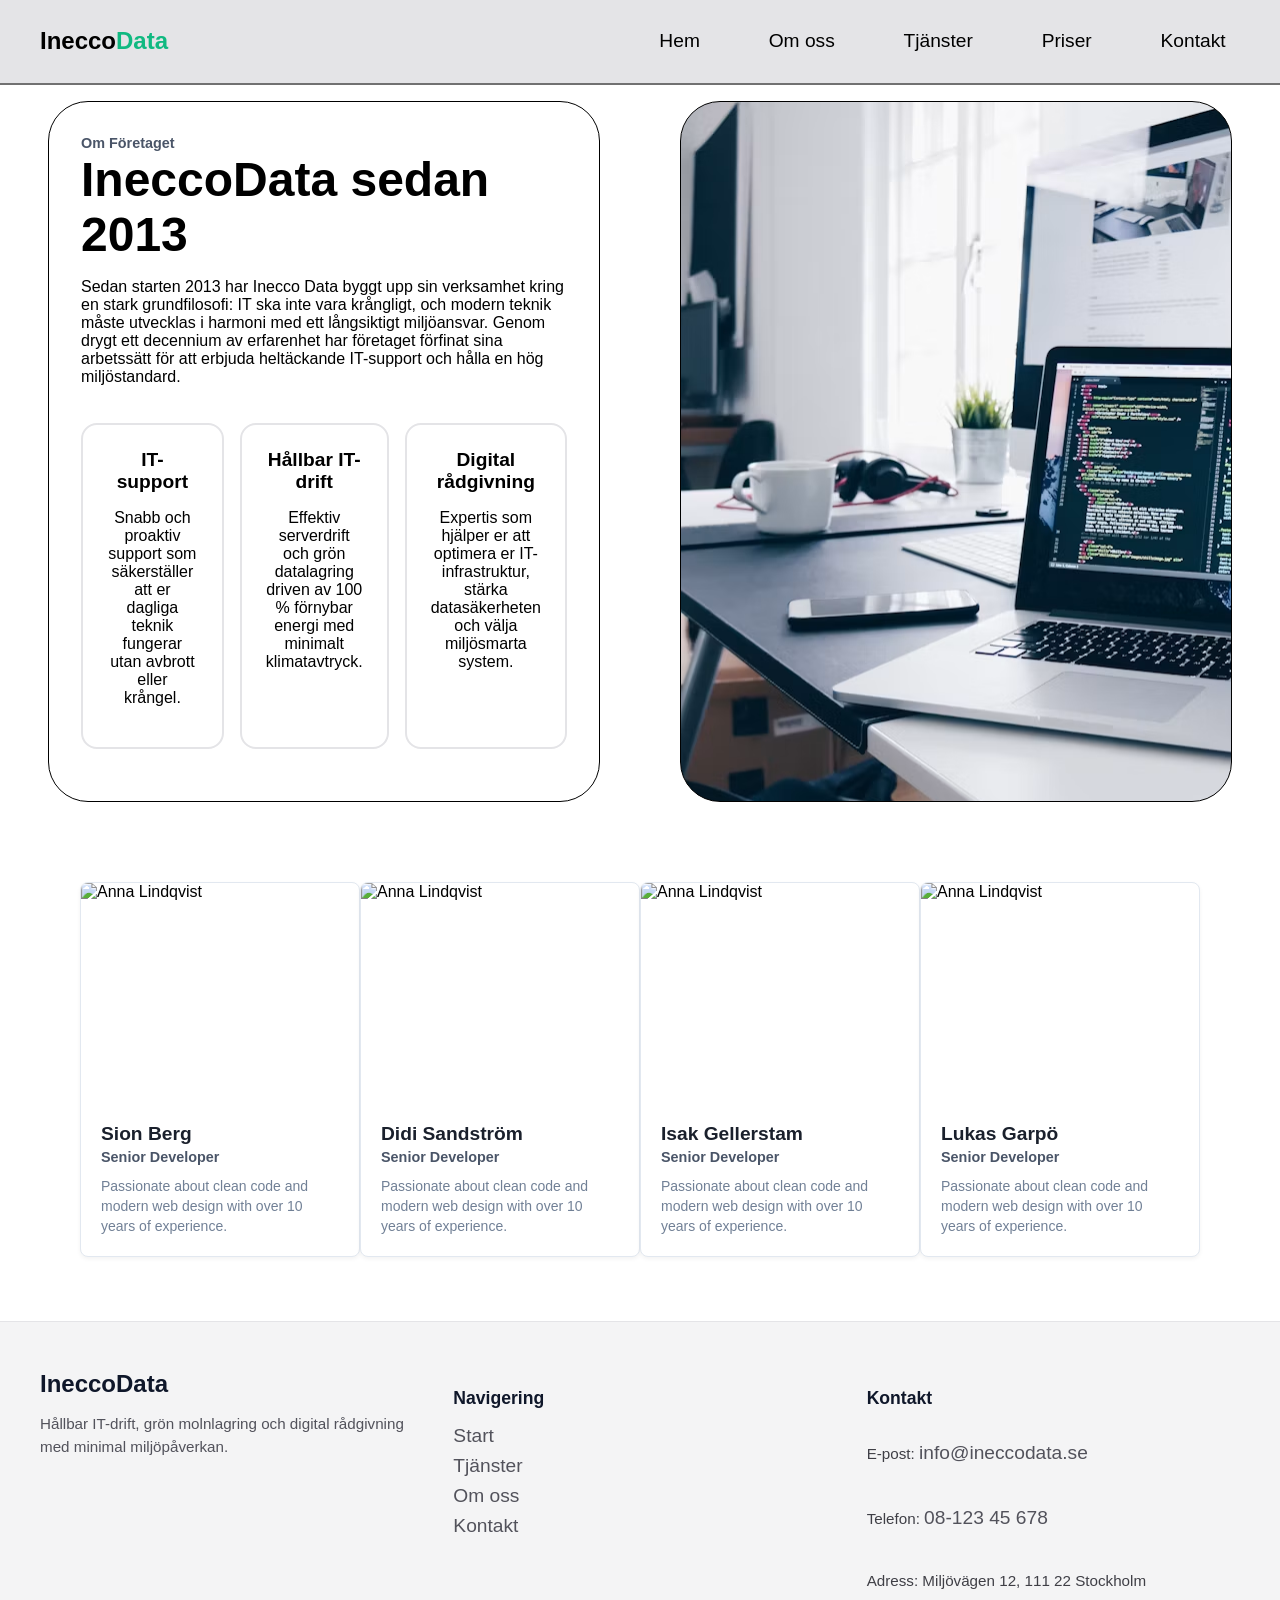
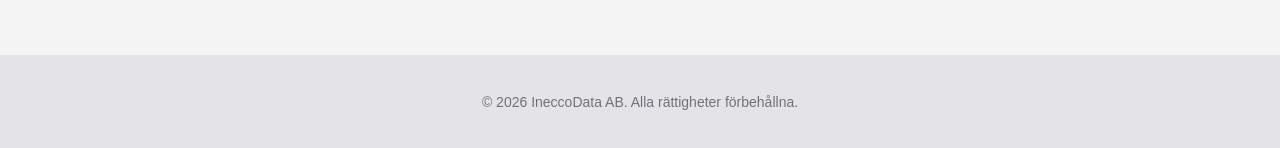
==== om-oss.html @ a91a0eff "commit" ====
<!DOCTYPE html>
<html lang="en">
<head>
    <meta charset="UTF-8">
    <meta name="viewport" content="width=device-width, initial-scale=1.0">
    <link rel="stylesheet" href="assets/style.css">
    <title>Home</title>
</head>
<body>
    <!-- Header -->
    <header>
        <nav class="navbar">
            <a class="brand-title" href="index.html">
                <span class="ineco-span">Inecco</span>
                <span class="data-span">Data</span>
            </a>

            <ul class="nav-ul">
                <li class="ul-item">
                    <a href="index.html" class="a">Hem</a>
                </li>
                <li class="ul-item">
                    <a href="om-oss.html" class="a">Om oss</a>
                </li>
                <li class="ul-item">
                    <a href="tjanster.html" class="a">Tjänster</a>
                </li>
                <li class="ul-item">
                    <a href="priser.html" class="a">Priser</a>
                </li>
                <li class="ul-item">
                    <a href="kontakt.html" class="a">Kontakt</a>
                </li>
            </ul>
        </nav>
    </header>


    <main>
        <section class="body-section">
            <section class="hisotria-card">
                <span class="card-title">Om Företaget</span>
                <h2 class="card-answer">IneccoData sedan 2013</h2>
                <p>Sedan starten 2013 har Inecco Data byggt upp sin verksamhet kring en stark grundfilosofi: IT ska inte vara krångligt, och modern teknik måste utvecklas i harmoni med ett långsiktigt miljöansvar. Genom drygt ett decennium av erfarenhet har företaget förfinat sina arbetssätt för att erbjuda heltäckande IT-support och hålla en hög miljöstandard.</p>
                <div class="card-options">
                    <article class="card">
                        <span>IT-support</span>
                        <p>Snabb och proaktiv support som säkerställer att er dagliga teknik fungerar utan avbrott eller krångel.</p>
                    </article>
                    <article class="card">
                        <span>Hållbar IT-drift</span>
                        <p>Effektiv serverdrift och grön datalagring driven av 100 % förnybar energi med minimalt klimatavtryck.</p>
                    </article>
                    <article class="card">
                        <span>Digital rådgivning</span>
                        <p>Expertis som hjälper er att optimera er IT-infrastruktur, stärka datasäkerheten och välja miljösmarta system.</p>
                    </article>
                </div>
            </section>

            <section class="image-card"></section>

        </section>

        <section class="team-section">
            <article class="team-card">
                <img src="https://images.unsplash.com/photo-1573496359142-b8d87734a5a2?auto=format&fit=crop&q=80&w=400" alt="Anna Lindqvist" class="card-image" />
                <div class="card-content">
                    <h3 class="card-name">Sion Berg</h3>
                    <p class="card-title">Senior Developer</p>
                    <p class="card-bio">Passionate about clean code and modern web design with over 10 years of experience.</p>
                </div>
            </article>
            <article class="team-card">
                <img src="https://images.unsplash.com/photo-1573496359142-b8d87734a5a2?auto=format&fit=crop&q=80&w=400" alt="Anna Lindqvist" class="card-image" />
                <div class="card-content">
                    <h3 class="card-name">Didi Sandström</h3>
                    <p class="card-title">Senior Developer</p>
                    <p class="card-bio">Passionate about clean code and modern web design with over 10 years of experience.</p>
                </div>
            </article>
            <article class="team-card">
                <img src="https://images.unsplash.com/photo-1573496359142-b8d87734a5a2?auto=format&fit=crop&q=80&w=400" alt="Anna Lindqvist" class="card-image" />
                <div class="card-content">
                    <h3 class="card-name">Isak Gellerstam</h3>
                    <p class="card-title">Senior Developer</p>
                    <p class="card-bio">Passionate about clean code and modern web design with over 10 years of experience.</p>
                </div>
            </article>
            <article class="team-card">
                <img src="https://images.unsplash.com/photo-1573496359142-b8d87734a5a2?auto=format&fit=crop&q=80&w=400" alt="Anna Lindqvist" class="card-image" />
                <div class="card-content">
                    <h3 class="card-name">Lukas Garpö</h3>
                    <p class="card-title">Senior Developer</p>
                    <p class="card-bio">Passionate about clean code and modern web design with over 10 years of experience.</p>
                </div>
            </article>
        </section>
        
    </main>

    <footer class="site-footer">
        <div class="footer-container">

            <div class="footer-brand">
                <span class="footer-logo">IneccoData</span>
                <p>Hållbar IT-drift, grön molnlagring och digital rådgivning med minimal miljöpåverkan.</p>
            </div>

            <nav class="footer-nav" aria-label="Sidfotsnavigering">
                <h3 class="footer-heading">Navigering</h3>
                <ul>
                    <li><a href="index.html">Start</a></li>
                    <li><a href="tjanster.html">Tjänster</a></li>
                    <li><a href="om-oss.html">Om oss</a></li>
                    <li><a href="kontakt.html">Kontakt</a></li>
                </ul>
            </nav>

            <div class="footer-contact">
            <h3 class="footer-heading">Kontakt</h3>
            <address>
                <p>E-post: <a href="mailto:info@ineccodata.se">info@ineccodata.se</a></p>
                <p>Telefon: <a href="tel:0812345678">08-123 45 678</a></p>
                <p>Adress: Miljövägen 12, 111 22 Stockholm</p>
            </address>
        </div>

    </div>

    <div class="footer-bottom">
        <p>&copy; 2026 IneccoData AB. Alla rättigheter förbehållna.</p>
    </div>
</footer>
    
</body>
</html>
---- assets/style.css ----
body {
    margin: 0rem;
    padding: 0rem;
    background-color: #FFFFFF;
    font-family: 'Segoe UI', Tahoma, Geneva, Verdana, sans-serif;
}


/* HEADER */
header{
    position: sticky;
    top: 0;
    z-index: 1000;
}

.navbar{
    display:flex;
    align-items: center;
    justify-content: space-between;
    background-color: #E4E4E7;
    color: #3F3F46; 
    
    padding-inline: 2.5rem;
    padding-bottom: 1rem;
    padding-top:1rem;

    

    border-bottom: solid 2px rgb(113, 113, 113);
}


/* Brand Title */
.brand-title{
    display :flex;
    gap: 0rem;
    text-decoration: none;
    color: black;
}

.brand-title{

    font-size: 1.5rem;
    font-weight: bold;
    justify-content: initial;

}

.data-span{
    color: #10B981;
}

/* Nav list */

.nav-ul{
    display: flex;
    justify-content: space-between;
    gap: 2.5rem;
    align-items: center;
    padding: 0rem;
    margin: 0rem;
    list-style: none;
}

a{
    text-decoration: none;
    color: black;
    font-size: 1.2rem;
    font-weight: 400;
}
.ul-item{
    padding: 0.9rem;
    border-radius: 10rem;
    transition: background-color 0.3s ease;
}
.ul-item:hover{
    
    background-color: #10B981;

}







/* main */

main{
  display: flex;
  flex-direction: column;
  gap: 5rem;
}

/* hero */

.hero-section {
  display: grid;
  grid-template-columns: 1fr 1fr;
  min-height: 80vh; 
}

.hero-text-section {
  display: flex;
  flex-direction: column;
  justify-content: center;
  padding: 4rem 3rem;
  background-color: #10B981;
  color: #FFFFFF;
}

.hero-title {
  font-size: 1.5rem;
  font-weight: 600;
  margin: 0 0 1rem 0;
  text-transform: uppercase;
  letter-spacing: 1px;
}

.hero-motto {
  font-size: 6.5rem;
  font-weight: 700;
  line-height: 1.2;
  margin: 0 0 2rem 0;
}

.hero-image {
  background-image: url("images/hero4.avif");
  background-repeat: no-repeat;
  background-size: cover;
  background-position: center top;
  width: 100%;
  height: 100%;
}


/* vad vi gör */

.body-section {
    display: grid;
    grid-template-columns: 1fr 1fr;
    z-index: 500;
    padding-inline: 3rem;
    padding-top: 1rem;
    gap: 5rem;
}

.what-we-do-card {
    border: solid 2px #E4E4E7;
    border-radius: 2rem;
    padding-top: 1rem;
    padding-bottom: 1rem;
    padding-inline: 2rem;
    margin-inline: 7rem;
    margin-top: 1rem;
    display: flex;
    flex-direction: column;
    gap: 7rem;
}

.card-title {
    font-size: 1.5rem;
    font-weight: 500;
    color: #10B981;
    margin: 0;
}

.card-answer {
    font-weight: bold;
    font-size: 3rem;
    margin: 0;
}

.card-options {
    padding-top: 1.3rem;
    padding-bottom: 1.3rem;
    display: flex;
    align-items: stretch;
    justify-content:space-around;
    gap: 1rem;
}

.card {
    border: solid 2px #E4E4E7;
    border-radius: 1rem;
    flex: 1; 
    padding: 1.5rem;
    display: flex;
    flex-direction: column;
    align-items: center;
    text-align:center;
    box-sizing: border-box; 
}

.card > span {
    font-size: 1.2rem;
    font-weight: bold;
}

.card-ul {
    padding-top: 1.3rem;
    padding-bottom: 1.3rem;
    display: flex;
    flex-direction: column;
    color: #10B981;
    gap: 2rem;
    font-size: 1.1rem;
}

.a-card {
    border: solid 1px black;
    padding: 1rem;
    border-radius: 10rem;
    font-weight: bold;
    text-decoration: none;
    color: black;
    transition: background-color 0.3s ease;
}

.a-card:hover {
    background-color: #10B981;
}


/* footer */

.site-footer {
  background-color: #F4F4F5; 
  border-top: 1px solid #E4E4E7;
  color: #3F3F46;
  padding-top: 3rem;
  margin-top: 4rem;
}

.footer-container {
  max-width: 1200px;
  margin: 0 auto;
  padding: 0 1.5rem 3rem 1.5rem;
  display: grid;
  grid-template-columns: repeat(auto-fit, minmax(250px, 1fr));
  gap: 2.5rem;
}

.footer-logo {
  font-size: 1.5rem;
  font-weight: 700;
  color: #0F172A;
  display: block;
  margin-bottom: 0.75rem;
}

.footer-brand p {
  font-size: 0.95rem;
  line-height: 1.5;
  color: #52525B;
}

.footer-heading {
  font-size: 1.1rem;
  font-weight: 600;
  color: #0F172A;
  margin-bottom: 1rem;
}

.footer-nav ul {
  list-style: none;
  padding: 0;
  margin: 0;
  display: flex;
  flex-direction: column;
  gap: 0.5rem;
}

.footer-nav a,
.footer-contact a {
  color: #52525B;
  text-decoration: none;
  transition: color 0.2s ease;
}

.footer-nav a:hover,
.footer-contact a:hover {
  color: #10B981;
  text-decoration: underline;
}

.footer-contact address {
  font-style: normal;
  display: flex;
  flex-direction: column;
  gap: 0.5rem;
  font-size: 0.95rem;
  line-height: 1.4;
}

.footer-bottom {
  border-top: 1px solid #E4E4E7;
  padding: 1.5rem;
  text-align: center;
  font-size: 0.875rem;
  color: #71717A;
  background-color: #E4E4E7; 
}





/*  OM oss */

.hisotria-card{
  border: solid 1px black;
  border-radius: 2.5rem;
  padding: 2rem;
}


.image-card{
  border: solid 1px black;
  border-radius: 2.5rem;
  padding: 2rem;
  background-image: url(images/hero4.avif);
  
}

img {
  max-width: 100%;
  height: auto;
  display: block;
}

/* Card container */
.team-card {
  width: 300px;
  background-color: #ffffff;
  border: 1px solid #e2e8f0;
  border-radius: 8px;
  overflow: hidden;
  box-shadow: 0 2px 4px rgba(0, 0, 0, 0.05);
  font-family: Arial, sans-serif;
}

/* Image */
.card-image {
  width: 100%;
  height: 220px;
  object-fit: cover;
  display: block;
}

/* Text content */
.card-content {
  padding: 1.25rem;
}

.card-name {
  margin: 0 0 0.25rem 0;
  font-size: 1.2rem;
  color: #1a202c;
}

.card-title {
  margin: 0 0 0.75rem 0;
  font-size: 0.9rem;
  color: #4a5568;
  font-weight: bold;
}

.card-bio {
  margin: 0;
  font-size: 0.875rem;
  color: #718096;
  line-height: 1.4;
}


.team-section{
  
  padding-inline: 5rem;
  display: flex;
  align-items:center;
  justify-content: space-evenly;

  
}
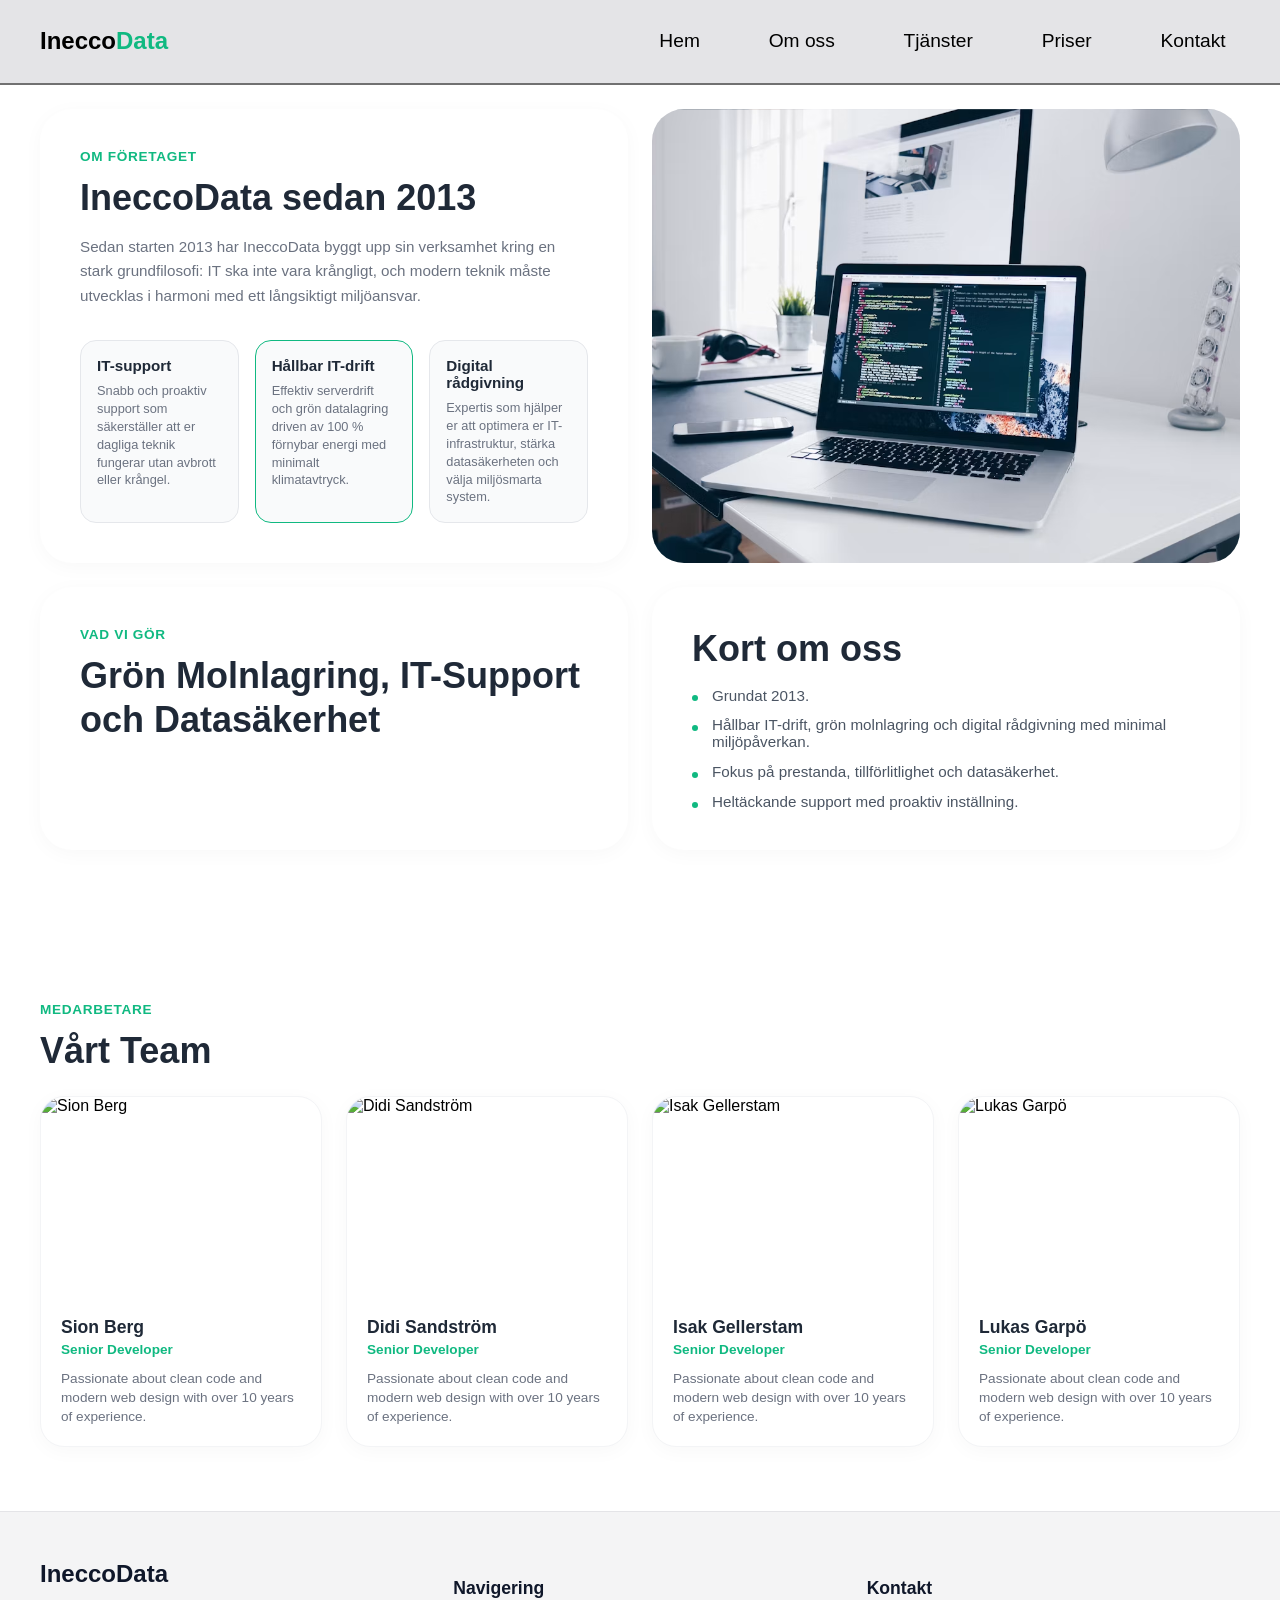
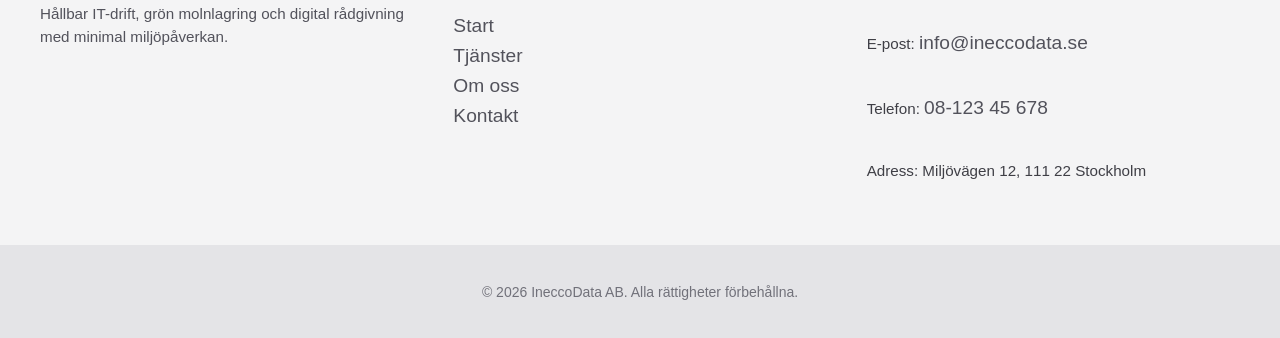
==== commit c1433f34: "commit" ====
--- a/om-oss.html
+++ b/om-oss.html
@@ -37,66 +37,95 @@
 
 
     <main>
-        <section class="body-section">
-            <section class="hisotria-card">
-                <span class="card-title">Om Företaget</span>
-                <h2 class="card-answer">IneccoData sedan 2013</h2>
-                <p>Sedan starten 2013 har Inecco Data byggt upp sin verksamhet kring en stark grundfilosofi: IT ska inte vara krångligt, och modern teknik måste utvecklas i harmoni med ett långsiktigt miljöansvar. Genom drygt ett decennium av erfarenhet har företaget förfinat sina arbetssätt för att erbjuda heltäckande IT-support och hålla en hög miljöstandard.</p>
-                <div class="card-options">
-                    <article class="card">
-                        <span>IT-support</span>
-                        <p>Snabb och proaktiv support som säkerställer att er dagliga teknik fungerar utan avbrott eller krångel.</p>
-                    </article>
-                    <article class="card">
-                        <span>Hållbar IT-drift</span>
-                        <p>Effektiv serverdrift och grön datalagring driven av 100 % förnybar energi med minimalt klimatavtryck.</p>
-                    </article>
-                    <article class="card">
-                        <span>Digital rådgivning</span>
-                        <p>Expertis som hjälper er att optimera er IT-infrastruktur, stärka datasäkerheten och välja miljösmarta system.</p>
-                    </article>
-                </div>
-            </section>
+        <section class="om-oss-grid">
+        <article class="info-card">
+            <span class="section-label">OM FÖRETAGET</span>
+            <h2 class="card-heading">IneccoData sedan 2013</h2>
+            <p class="card-intro">
+            Sedan starten 2013 har IneccoData byggt upp sin verksamhet kring en stark grundfilosofi: IT ska inte vara krångligt, och modern teknik måste utvecklas i harmoni med ett långsiktigt miljöansvar.
+            </p>
+            
+            <div class="inner-cards-row">
+            <div class="mini-card">
+                <h3>IT-support</h3>
+                <p>Snabb och proaktiv support som säkerställer att er dagliga teknik fungerar utan avbrott eller krångel.</p>
+            </div>
+            <div class="mini-card active">
+                <h3>Hållbar IT-drift</h3>
+                <p>Effektiv serverdrift och grön datalagring driven av 100 % förnybar energi med minimalt klimatavtryck.</p>
+            </div>
+            <div class="mini-card">
+                <h3>Digital rådgivning</h3>
+                <p>Expertis som hjälper er att optimera er IT-infrastruktur, stärka datasäkerheten och välja miljösmarta system.</p>
+            </div>
+            </div>
+        </article>
 
-            <section class="image-card"></section>
+    
+        <div class="media-card"></div>
 
-        </section>
+     
+        <article class="info-card">
+            <span class="section-label">VAD VI GÖR</span>
+            <h2 class="card-heading">Grön Molnlagring, IT-Support och Datasäkerhet</h2>
+        </article>
 
-        <section class="team-section">
-            <article class="team-card">
-                <img src="https://images.unsplash.com/photo-1573496359142-b8d87734a5a2?auto=format&fit=crop&q=80&w=400" alt="Anna Lindqvist" class="card-image" />
-                <div class="card-content">
-                    <h3 class="card-name">Sion Berg</h3>
-                    <p class="card-title">Senior Developer</p>
-                    <p class="card-bio">Passionate about clean code and modern web design with over 10 years of experience.</p>
-                </div>
-            </article>
-            <article class="team-card">
-                <img src="https://images.unsplash.com/photo-1573496359142-b8d87734a5a2?auto=format&fit=crop&q=80&w=400" alt="Anna Lindqvist" class="card-image" />
-                <div class="card-content">
-                    <h3 class="card-name">Didi Sandström</h3>
-                    <p class="card-title">Senior Developer</p>
-                    <p class="card-bio">Passionate about clean code and modern web design with over 10 years of experience.</p>
-                </div>
-            </article>
-            <article class="team-card">
-                <img src="https://images.unsplash.com/photo-1573496359142-b8d87734a5a2?auto=format&fit=crop&q=80&w=400" alt="Anna Lindqvist" class="card-image" />
-                <div class="card-content">
-                    <h3 class="card-name">Isak Gellerstam</h3>
-                    <p class="card-title">Senior Developer</p>
-                    <p class="card-bio">Passionate about clean code and modern web design with over 10 years of experience.</p>
-                </div>
-            </article>
-            <article class="team-card">
-                <img src="https://images.unsplash.com/photo-1573496359142-b8d87734a5a2?auto=format&fit=crop&q=80&w=400" alt="Anna Lindqvist" class="card-image" />
-                <div class="card-content">
-                    <h3 class="card-name">Lukas Garpö</h3>
-                    <p class="card-title">Senior Developer</p>
-                    <p class="card-bio">Passionate about clean code and modern web design with over 10 years of experience.</p>
-                </div>
-            </article>
+        
+        <article class="info-card">
+            <h2 class="card-heading">Kort om oss</h2>
+            <ul class="bullet-list">
+            <li>Grundat 2013.</li>
+            <li>Hållbar IT-drift, grön molnlagring och digital rådgivning med minimal miljöpåverkan.</li>
+            <li>Fokus på prestanda, tillförlitlighet och datasäkerhet.</li>
+            <li>Heltäckande support med proaktiv inställning.</li>
+            </ul>
+        </article>
         </section>
         
+        <section class="team-wrapper">
+            <div class="team-header">
+                <span class="section-label">MEDARBETARE</span>
+                <h2 class="card-heading">Vårt Team</h2>
+            </div>
+
+            <div class="team-grid">
+                <article class="team-card">
+                <img src="https://images.unsplash.com/photo-1573496359142-b8d87734a5a2?auto=format&fit=crop&q=80&w=400" alt="Sion Berg" class="team-image" />
+                <div class="team-info">
+                    <h3 class="team-name">Sion Berg</h3>
+                    <span class="team-role">Senior Developer</span>
+                    <p class="team-bio">Passionate about clean code and modern web design with over 10 years of experience.</p>
+                </div>
+                </article>
+
+                <article class="team-card">
+                <img src="https://images.unsplash.com/photo-1573496359142-b8d87734a5a2?auto=format&fit=crop&q=80&w=400" alt="Didi Sandström" class="team-image" />
+                <div class="team-info">
+                    <h3 class="team-name">Didi Sandström</h3>
+                    <span class="team-role">Senior Developer</span>
+                    <p class="team-bio">Passionate about clean code and modern web design with over 10 years of experience.</p>
+                </div>
+                </article>
+
+                <article class="team-card">
+                <img src="https://images.unsplash.com/photo-1573496359142-b8d87734a5a2?auto=format&fit=crop&q=80&w=400" alt="Isak Gellerstam" class="team-image" />
+                <div class="team-info">
+                    <h3 class="team-name">Isak Gellerstam</h3>
+                    <span class="team-role">Senior Developer</span>
+                    <p class="team-bio">Passionate about clean code and modern web design with over 10 years of experience.</p>
+                </div>
+                </article>
+
+                <article class="team-card">
+                <img src="https://images.unsplash.com/photo-1573496359142-b8d87734a5a2?auto=format&fit=crop&q=80&w=400" alt="Lukas Garpö" class="team-image" />
+                <div class="team-info">
+                    <h3 class="team-name">Lukas Garpö</h3>
+                    <span class="team-role">Senior Developer</span>
+                    <p class="team-bio">Passionate about clean code and modern web design with over 10 years of experience.</p>
+                </div>
+                </article>
+            </div>
+            </section>
     </main>
 
     <footer class="site-footer">
--- a/assets/style.css
+++ b/assets/style.css
@@ -309,80 +309,576 @@
 
 
 
-/*  OM oss */
-
-.hisotria-card{
-  border: solid 1px black;
-  border-radius: 2.5rem;
-  padding: 2rem;
-}
-
-
-.image-card{
-  border: solid 1px black;
-  border-radius: 2.5rem;
-  padding: 2rem;
-  background-image: url(images/hero4.avif);
+/* Layout för huvudgridet */
+.om-oss-grid {
+  display: grid;
+  grid-template-columns: 1fr 1fr;
+  gap: 1.5rem;
+  max-width: 1200px;
+  margin: 0 auto;
+  padding: 1.5rem;
+}
+
+/* Stora korten med rundade hörn */
+.info-card {
+  background-color: #FFFFFF;
+  border-radius: 2rem;
+  padding: 2.5rem;
+  box-shadow: 0 4px 20px rgba(0, 0, 0, 0.03);
+  display: flex;
+  flex-direction: column;
+}
+
+/* Grön etikett */
+.section-label {
+  color: #10B981;
+  font-size: 0.85rem;
+  font-weight: 700;
+  letter-spacing: 0.05em;
+  margin-bottom: 0.75rem;
+  text-transform: uppercase;
+}
+
+/* Rubriker */
+.card-heading {
+  font-size: 2.25rem;
+  font-weight: 700;
+  color: #1F2937;
+  margin: 0 0 1rem 0;
+  line-height: 1.2;
+}
+
+.card-intro {
+  color: #6B7280;
+  font-size: 0.95rem;
+  line-height: 1.6;
+  margin: 0 0 2rem 0;
+}
+
+/* Små inre kort längst ned i första rutan */
+.inner-cards-row {
+  display: grid;
+  grid-template-columns: repeat(3, 1fr);
+  gap: 1rem;
+  margin-top: auto;
+}
+
+.mini-card {
+  background-color: #F9FAFB;
+  border: 1px solid #E5E7EB;
+  border-radius: 1rem;
+  padding: 1rem;
+}
+
+.mini-card.active {
+  border-color: #10B981;
+}
+
+.mini-card h3 {
+  font-size: 0.95rem;
+  font-weight: 700;
+  color: #1F2937;
+  margin: 0 0 0.5rem 0;
+}
+
+.mini-card p {
+  font-size: 0.8rem;
+  color: #6B7280;
+  margin: 0;
+  line-height: 1.4;
+}
+
+/* Bildkortet till höger */
+.media-card {
+  background-image: url("images/hero4.avif");
+  background-size: cover;
+  background-position: center;
+  border-radius: 2rem;
+  min-height: 350px;
+}
+
+/* Punktlista för Kort om oss */
+.bullet-list {
+  list-style: none;
+  padding: 0;
+  margin: 0;
+  display: flex;
+  flex-direction: column;
+  gap: 0.8rem;
+}
+
+.bullet-list li {
+  position: relative;
+  padding-left: 1.25rem;
+  color: #4B5563;
+  font-size: 0.95rem;
+}
+
+.bullet-list li::before {
+  content: "";
+  position: absolute;
+  left: 0;
+  top: 0.55rem;
+  width: 6px;
+  height: 6px;
+  background-color: #10B981;
+  border-radius: 50%;
+}
+
+/* --- VÅRT TEAM SEKTION --- */
+.team-wrapper {
+  max-width: 1200px;
+  margin: 3rem auto 0 auto;
+  padding: 0 1.5rem;
+}
+
+.team-header {
+  margin-bottom: 1.5rem;
+}
+
+.team-grid {
+  display: grid;
+  grid-template-columns: repeat(4, 1fr);
+  gap: 1.5rem;
+}
+
+.team-card {
+  background-color: #FFFFFF;
+  border-radius: 1.5rem;
+  overflow: hidden;
+  box-shadow: 0 4px 20px rgba(0, 0, 0, 0.03);
+  display: flex;
+  flex-direction: column;
+  border: 1px solid #F3F4F6;
+}
+
+.team-image {
+  width: 100%;
+  height: 200px;
+  object-fit: cover;
+}
+
+.team-info {
+  padding: 1.25rem;
+  display: flex;
+  flex-direction: column;
+}
+
+.team-name {
+  font-size: 1.1rem;
+  font-weight: 700;
+  color: #1F2937;
+  margin: 0 0 0.25rem 0;
+}
+
+.team-role {
+  font-size: 0.85rem;
+  font-weight: 600;
+  color: #10B981;
+  margin-bottom: 0.75rem;
+}
+
+.team-bio {
+  font-size: 0.85rem;
+  color: #6B7280;
+  line-height: 1.4;
+  margin: 0;
+}
+
+
+
+
+/*  Tjänster */
+
+/* Yttre container */
+.pricing-section {
+  max-width: 1200px;
+  margin: 0 auto;
+  padding: 1.5rem;
+}
+
+/* Hero-sektion */
+.pricing-hero {
+  text-align: center;
+  height: 50vh;
+  max-width: 750px;
+  margin: 0 auto 3rem auto;
   
-}
-
-img {
-  max-width: 100%;
-  height: auto;
+  /* Centrerar barn-elementen vertikalt och horisontellt */
+  display: flex;
+  flex-direction: column;
+  justify-content: center;
+  align-items: center;
+  
+}
+
+.hero-title {
+  font-size: 4rem;
+  font-weight: 800;
+  color: #1F2937;
+  margin: 0 0 1rem 0;
+  line-height: 1.1;
+}
+
+.pricing-hero .section-label {
   display: block;
-}
-
-/* Card container */
-.team-card {
-  width: 300px;
-  background-color: #ffffff;
-  border: 1px solid #e2e8f0;
-  border-radius: 8px;
-  overflow: hidden;
-  box-shadow: 0 2px 4px rgba(0, 0, 0, 0.05);
-  font-family: Arial, sans-serif;
-}
-
-/* Image */
-.card-image {
-  width: 100%;
-  height: 220px;
-  object-fit: cover;
+  margin-bottom: 0.5rem;
+  
+}
+
+.pricing-intro-text {
+  color: #6B7280;
+  font-size: 1rem;
+  line-height: 1.6;
+  margin: 0;
+}
+
+/* Layout-grid */
+.pricing-grid {
+  display: grid;
+  grid-template-columns: repeat(3, 1fr);
+  gap: 1.5rem;
+  align-items: stretch;
+}
+
+/* Kortstil (matchar Om oss) */
+.pricing-card {
+  background-color: #FFFFFF;
+  border-radius: 2rem;
+  padding: 2.5rem;
+  box-shadow: 0 4px 20px rgba(0, 0, 0, 0.03);
+  border: 1px solid #F3F4F6;
+  display: flex;
+  flex-direction: column;
+}
+
+/* Grön etikett */
+.section-label {
+  color: #10B981;
+  font-size: 0.85rem;
+  font-weight: 700;
+  letter-spacing: 0.05em;
+  margin-bottom: 0.75rem;
   display: block;
-}
-
-/* Text content */
-.card-content {
+  text-transform: uppercase;
+}
+
+/* Rubrik och ingress */
+.pricing-card .card-heading {
+  font-size: 1.75rem;
+  font-weight: 700;
+  color: #1F2937;
+  margin: 0 0 0.75rem 0;
+  line-height: 1.2;
+}
+
+.pricing-card .card-intro {
+  color: #6B7280;
+  font-size: 0.95rem;
+  line-height: 1.5;
+  margin: 0 0 1.5rem 0;
+  min-height: 60px;
+}
+
+/* Prisrutan */
+.price-banner {
+  background-color: #F9FAFB;
+  border: 1px solid #E5E7EB;
+  border-radius: 1rem;
   padding: 1.25rem;
-}
-
-.card-name {
-  margin: 0 0 0.25rem 0;
-  font-size: 1.2rem;
-  color: #1a202c;
-}
-
-.card-title {
-  margin: 0 0 0.75rem 0;
+  margin-bottom: 1.5rem;
+}
+
+.price-row {
+  display: flex;
+  align-items: baseline;
+  gap: 0.3rem;
+  margin-bottom: 0.25rem;
+}
+
+.price-from {
+  font-size: 0.85rem;
+  color: #6B7280;
+}
+
+.price-amount {
+  font-size: 2rem;
+  font-weight: 800;
+  color: #1F2937;
+  line-height: 1;
+}
+
+.price-period {
+  font-size: 0.85rem;
+  color: #6B7280;
+}
+
+.price-badge-text {
+  font-size: 0.8rem;
+  color: #10B981;
+  font-weight: 600;
+  margin: 0;
+}
+
+/* Textinnehåll */
+.card-body {
+  display: flex;
+  flex-direction: column;
+  flex-grow: 1;
+}
+
+.card-body h3 {
+  font-size: 0.95rem;
+  font-weight: 700;
+  color: #1F2937;
+  margin: 1.25rem 0 0.4rem 0;
+}
+
+.card-body h3:first-child {
+  margin-top: 0;
+}
+
+.card-body p {
+  font-size: 0.875rem;
+  color: #6B7280;
+  line-height: 1.5;
+  margin: 0;
+}
+
+/* Knapp i botten */
+.read-more-btn {
+  margin-top: 2rem;
+  display: inline-block;
+  text-align: center;
+  background-color: #F3F4F6;
+  color: #1F2937;
+  font-weight: 700;
   font-size: 0.9rem;
-  color: #4a5568;
-  font-weight: bold;
-}
-
-.card-bio {
-  margin: 0;
+  text-decoration: none;
+  padding: 0.85rem 1.5rem;
+  border-radius: 999px;
+  transition: all 0.2s ease;
+}
+
+.read-more-btn:hover {
+  background-color: #10B981;
+  color: #FFFFFF;
+}
+
+
+
+/* Priser */
+
+/* Yttre container */
+.pricing-page {
+  max-width: 1200px;
+  margin: 0 auto;
+  padding: 1.5rem;
+}
+
+/* Hero-sektion */
+.pricing-hero {
+  text-align: center;
+  height: 50vh;
+  max-width: 750px;
+  margin: 0 auto 3rem auto;
+  display: flex;
+  flex-direction: column;
+  justify-content: center;
+  align-items: center;
+}
+
+.hero-title {
+  font-size: 2.75rem;
+  font-weight: 800;
+  color: #1F2937;
+  margin: 0 0 1rem 0;
+  line-height: 1.1;
+}
+
+.pricing-hero .section-label {
+  display: block;
+  margin-bottom: 0.5rem;
+}
+
+.pricing-intro-text {
+  color: #6B7280;
+  font-size: 1rem;
+  line-height: 1.6;
+  margin: 0;
+}
+
+.section-label {
+  color: #10B981;
+  font-size: 0.85rem;
+  font-weight: 700;
+  letter-spacing: 0.05em;
+  display: block;
+  text-transform: uppercase;
+}
+
+/* Grid-baserad tabellkort */
+.custom-table {
+  background-color: #FFFFFF;
+  border-radius: 2rem;
+  padding: 2.5rem;
+  box-shadow: 0 4px 20px rgba(0, 0, 0, 0.03);
+  border: 1px solid #F3F4F6;
+  overflow-x: auto;
+}
+
+/* Radstruktur: 4 kolumner */
+.table-row {
+  display: grid;
+  grid-template-columns: 2fr 1fr 1fr 1fr;
+  align-items: center;
+  padding: 1rem 0;
+  border-bottom: 1px solid #F3F4F6;
+}
+
+.table-row:last-child {
+  border-bottom: none;
+}
+
+/* Celler */
+.table-cell {
+  padding: 0 0.5rem;
+  text-align: center;
+}
+
+.table-cell.feature-cell {
+  text-align: left;
+}
+
+/* Rubrikrad */
+.header-row {
+  align-items: flex-end;
+  padding-bottom: 1.5rem;
+  border-bottom: 2px solid #E5E7EB;
+}
+
+.package-name {
+  font-size: 1.35rem;
+  font-weight: 800;
+  color: #1F2937;
+  display: block;
+}
+
+.package-price {
+  font-size: 1.25rem;
+  font-weight: 700;
+  color: #10B981;
+  margin: 0.25rem 0 0 0;
+}
+
+.package-price span {
+  font-size: 0.8rem;
+  color: #6B7280;
+  font-weight: 400;
+}
+
+.package-cell.featured {
+  position: relative;
+  background-color: #F9FAFB;
+  padding: 1rem 0.5rem;
+  border-radius: 1rem;
+}
+
+.popular-tag {
+  position: absolute;
+  top: -12px;
+  left: 50%;
+  transform: translateX(-50%);
+  background-color: #10B981;
+  color: #FFFFFF;
+  font-size: 0.7rem;
+  font-weight: 700;
+  padding: 0.2rem 0.6rem;
+  border-radius: 999px;
+}
+
+/* Kategorirubriker i matrisen */
+.category-header {
+  background-color: #F9FAFB;
+  padding: 0.75rem 1rem;
+  border-radius: 0.75rem;
+  margin: 1.25rem 0 0.5rem 0;
+}
+
+.category-title {
+  font-size: 0.9rem;
+  font-weight: 700;
+  color: #1F2937;
+  margin: 0;
+}
+
+/* Textinnehåll i cellerna */
+.feature-name {
+  font-size: 0.9rem;
+  color: #4B5563;
+  font-weight: 600;
+  margin: 0;
+}
+
+.text-value {
   font-size: 0.875rem;
-  color: #718096;
-  line-height: 1.4;
-}
-
-
-.team-section{
-  
-  padding-inline: 5rem;
-  display: flex;
-  align-items:center;
-  justify-content: space-evenly;
-
-  
+  color: #1F2937;
+  font-weight: 500;
+  margin: 0;
+}
+
+.check-mark {
+  font-size: 0.875rem;
+  color: #10B981;
+  font-weight: 700;
+  margin: 0;
+}
+
+.dash-mark {
+  font-size: 0.875rem;
+  color: #D1D5DB;
+  margin: 0;
+}
+
+/* Knaprarna längst ned */
+.footer-row {
+  padding-top: 2rem;
+  border-bottom: none;
+}
+
+.read-more-btn {
+  display: block;
+  text-align: center;
+  background-color: #F3F4F6;
+  color: #1F2937;
+  font-weight: 700;
+  font-size: 0.85rem;
+  text-decoration: none;
+  padding: 0.75rem 1rem;
+  border-radius: 999px;
+  transition: all 0.2s ease;
+}
+
+.read-more-btn:hover {
+  background-color: #E5E7EB;
+}
+
+.read-more-btn.primary {
+  background-color: #10B981;
+  color: #FFFFFF;
+}
+
+.read-more-btn.primary:hover {
+  opacity: 0.9;
+}
+
+/* Responsivitet */
+@media (max-width: 800px) {
+  .custom-table {
+    min-width: 600px; /* Tillåter horisontell scroll på små skärmar */
+  }
+
+  .hero-title {
+    font-size: 2.25rem;
+  }
 }
